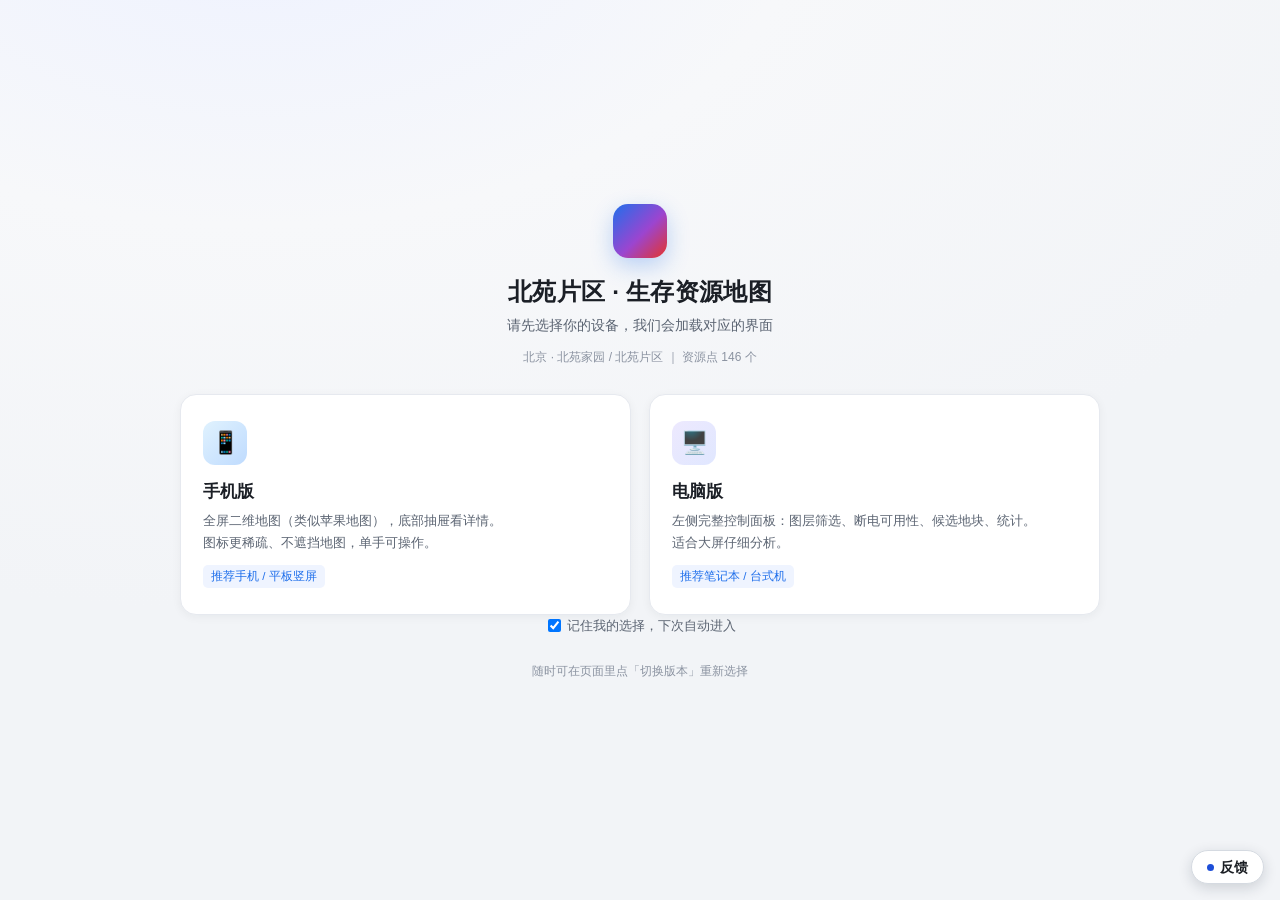
==== index.html @ adec1423 "publish index.html" ====
<!DOCTYPE html>
<html lang="zh-CN">
<head>
<meta charset="utf-8">
<meta name="viewport" content="width=device-width, initial-scale=1, maximum-scale=1, user-scalable=no">
<title>北苑生存资源地图 · 设备选择</title>
<link rel="stylesheet" href="css/app.css?v=205">
<style>
  html, body { height: 100%; margin: 0; }
  body {
    background: radial-gradient(1200px 700px at 20% -10%, #eef2ff 0%, #f7f8fa 45%, #f2f4f7 100%);
    display: flex; align-items: center; justify-content: center;
    font-family: "PingFang SC", "Microsoft YaHei", "Helvetica Neue", Arial, sans-serif;
    color: #1b1f26;
    -webkit-font-smoothing: antialiased;
  }
  .entry { width: min(920px, 92vw); text-align: center; padding: 24px 0 40px; }
  .entry .logo {
    width: 54px; height: 54px; border-radius: 15px; margin: 0 auto 16px;
    background: linear-gradient(135deg, #1f6feb 0%, #9B45D0 55%, #E5342B 100%);
    box-shadow: 0 8px 22px rgba(31,111,235,.28);
  }
  .entry h1 { margin: 0 0 6px; font-size: 24px; font-weight: 700; letter-spacing: .3px; }
  .entry .sub { margin: 0 0 4px; font-size: 13.5px; color: #5b6472; }
  .entry .meta { font-size: 12px; color: #8b93a1; margin-bottom: 28px; }
  .cards { display: grid; grid-template-columns: 1fr 1fr; gap: 18px; }
  @media (max-width: 720px) { .cards { grid-template-columns: 1fr; gap: 14px; } }
  .card {
    background: #fff; border: 1px solid #e6e9ef; border-radius: 16px;
    padding: 26px 22px; cursor: pointer; text-align: left;
    transition: transform .18s ease, box-shadow .18s ease, border-color .18s ease;
    box-shadow: 0 2px 10px rgba(27,31,38,.05);
  }
  .card:hover { transform: translateY(-3px); box-shadow: 0 14px 32px rgba(27,31,38,.12); border-color: #c9d6f5; }
  .card .ico {
    width: 44px; height: 44px; border-radius: 12px; display: flex; align-items: center; justify-content: center;
    font-size: 22px; margin-bottom: 14px;
  }
  .card.m .ico { background: linear-gradient(135deg,#e0f2fe,#bfdbfe); }
  .card.d .ico { background: linear-gradient(135deg,#ede9fe,#e0e7ff); }
  .card h2 { margin: 0 0 6px; font-size: 17px; font-weight: 680; }
  .card p  { margin: 0; font-size: 13px; color: #5b6472; line-height: 1.65; }
  .card .tag {
    display: inline-block; margin-top: 12px; font-size: 11.5px; color: #1f6feb;
    background: #eff4ff; border-radius: 5px; padding: 3px 8px;
  }
  .foot { margin-top: 26px; font-size: 12px; color: #8b93a1; }
  .foot a { color: #5b6472; }
  .remember { margin-top: 14px; font-size: 12.5px; color: #5b6472; }
  .remember input { vertical-align: -2px; margin-right: 6px; }
</style>
</head>
<body>
<div class="entry">
  <div class="logo"></div>
  <h1>北苑片区 · 生存资源地图</h1>
  <p class="sub">请先选择你的设备，我们会加载对应的界面</p>
  <p class="meta" id="meta-line">DEMO — 数据来自 OpenStreetMap ｜ 底图 © 高德地图</p>

  <div class="cards">
    <div class="card m" data-go="mobile.html">
      <div class="ico">📱</div>
      <h2>手机版</h2>
      <p>全屏二维地图（类似苹果地图），底部抽屉看详情。<br>图标更稀疏、不遮挡地图，单手可操作。</p>
      <span class="tag">推荐手机 / 平板竖屏</span>
    </div>
    <div class="card d" data-go="desktop.html">
      <div class="ico">🖥️</div>
      <h2>电脑版</h2>
      <p>左侧完整控制面板：图层筛选、断电可用性、候选地块、统计。<br>适合大屏仔细分析。</p>
      <span class="tag">推荐笔记本 / 台式机</span>
    </div>
  </div>

  <label class="remember"><input type="checkbox" id="remember" checked>记住我的选择，下次自动进入</label>
  <div class="foot">随时可在页面里点「切换版本」重新选择</div>
</div>

<script src="data/beiyuan.js?v=205"></script>
<script>
(function () {
  var SAVED = null;
  try { SAVED = localStorage.getItem("pm_device"); } catch (e) {}
  if (SAVED === "mobile" || SAVED === "desktop") {
    location.replace(SAVED === "mobile" ? "mobile.html" : "desktop.html");
    return;
  }
  var meta = document.getElementById("meta-line");
  if (meta && window.BEIYUAN && window.BEIYUAN.meta) {
    meta.textContent = window.BEIYUAN.meta.area + " ｜ 资源点 " +
      (window.BEIYUAN.pois ? window.BEIYUAN.pois.length : "—") + " 个";
  }
  document.querySelectorAll(".card").forEach(function (c) {
    c.addEventListener("click", function () {
      var dev = c.dataset.go === "mobile.html" ? "mobile" : "desktop";
      if (document.getElementById("remember").checked) {
        try { localStorage.setItem("pm_device", dev); } catch (e) {}
      }
      location.href = c.dataset.go;
    });
  });
})();
</script>
<script>
(function(){
  var B = '__STATS_BACKEND__';
  var S = 'prepper-map';
  var K = 'st_vid';
  var vid = '';
  try {
    vid = localStorage.getItem(K) || '';
    if (!vid) {
      vid = (crypto && crypto.randomUUID)
        ? crypto.randomUUID()
        : 'v' + Date.now().toString(36) + Math.random().toString(36).slice(2, 10);
      localStorage.setItem(K, vid);
    }
  } catch (e) { vid = ''; }
  if (!vid) return;
  var t0 = Date.now(), done = false;
  function send(extra) {
    try {
      var u = B + '/hit?site=' + S + '&vid=' + encodeURIComponent(vid) + (extra || '');
      if (navigator.sendBeacon) navigator.sendBeacon(u);
      else fetch(u, { mode: 'no-cors', keepalive: true }).catch(function(){});
    } catch (e) {}
  }
  function leave() { if (done) return; done = true; send('&dwell=' + Math.round((Date.now() - t0) / 1000)); }
  send('');
  addEventListener('pagehide', leave);
  addEventListener('beforeunload', leave);
  document.addEventListener('visibilitychange', function () { if (document.visibilityState === 'hidden') leave(); });
})();
</script>

<!-- ===== 意见反馈栏 feedback-widget ===== -->
<style>
#fb-btn{position:fixed;right:16px;bottom:16px;z-index:2147483000;display:flex;align-items:center;gap:6px;
 padding:9px 15px;border-radius:999px;border:1px solid #d5dae1;background:#fff;color:#1b1f24;
 font:600 14px/1 -apple-system,BlinkMacSystemFont,"Segoe UI","PingFang SC","Microsoft YaHei",sans-serif;
 cursor:pointer;box-shadow:0 4px 14px rgba(20,30,50,.16)}
#fb-btn:hover{background:#f3f6fa}
#fb-btn .dot{width:7px;height:7px;border-radius:50%;background:#1d4ed8}
#fb-mask{position:fixed;inset:0;background:rgba(12,17,26,.32);z-index:2147483001;display:none}
#fb-panel{position:fixed;right:16px;bottom:64px;width:min(92vw,384px);max-height:calc(100vh - 100px);
 overflow:auto;z-index:2147483002;display:none;background:#fff;color:#1b1f24;color-scheme:light;
 border:1px solid #e2e6ec;border-radius:14px;box-shadow:0 14px 44px rgba(15,22,38,.24);padding:16px 16px 14px;
 font:14px/1.65 -apple-system,BlinkMacSystemFont,"Segoe UI","PingFang SC","Microsoft YaHei",sans-serif}
#fb-panel h3{margin:0 0 4px;font-size:15px;font-weight:700}
#fb-panel .hint{margin:0 0 12px;font-size:12.5px;color:#5b6472}
#fb-panel label{display:block;font-size:12.5px;font-weight:600;color:#39414d;margin:10px 0 5px}
#fb-panel select,#fb-panel textarea,#fb-panel input[type=text]{width:100%;box-sizing:border-box;
 border:1px solid #d5dae1;border-radius:8px;padding:8px 10px;font:14px/1.5 inherit;color:#1b1f24;background:#fff}
#fb-panel textarea{min-height:96px;resize:vertical}
#fb-panel select:focus,#fb-panel textarea:focus,#fb-panel input:focus{outline:2px solid #1d4ed8;outline-offset:0;border-color:#1d4ed8}
#fb-row{display:flex;align-items:center;gap:10px;margin-top:14px}
#fb-send{flex:1;padding:9px 14px;border:none;border-radius:8px;background:#1d4ed8;color:#fff;
 font:600 14px/1 inherit;cursor:pointer}
#fb-send:disabled{background:#9aa6b6;cursor:not-allowed}
#fb-cancel{padding:9px 12px;border:1px solid #d5dae1;border-radius:8px;background:#fff;color:#5b6472;
 font:14px/1 inherit;cursor:pointer}
#fb-status{margin-top:10px;font-size:12.5px;min-height:18px}
#fb-status.ok{color:#0f7b4f}
#fb-status.err{color:#b3261e}
#fb-status.info{color:#5b6472}
#fb-meta{margin-top:10px;font-size:11.5px;color:#8a93a0;border-top:1px dashed #e2e6ec;padding-top:8px;word-break:break-all}
#fb-copy{display:none;margin-top:8px;width:100%;padding:8px;border:1px solid #d5dae1;border-radius:8px;
 background:#f7f8fa;color:#39414d;font:13px/1 inherit;cursor:pointer}
@media (max-width:480px){#fb-panel{right:8px;left:8px;width:auto;bottom:60px}}
</style>
<button id="fb-btn" type="button" aria-haspopup="dialog"><span class="dot"></span>反馈</button>
<div id="fb-mask"></div>
<div id="fb-panel" role="dialog" aria-modal="true" aria-label="意见反馈">
  <h3>给我们提个意见</h3>
  <p class="hint">prepper 资源地图 ｜ 反馈会先攒起来，每晚 10 点统一整理发给开发者，不公开。</p>
  <label for="fb-type">反馈类型</label>
  <select id="fb-type"></select>
  <label for="fb-text">具体内容 <span style="font-weight:400;color:#8a93a0">（必填，至少 5 个字）</span></label>
  <textarea id="fb-text" maxlength="2000" placeholder="例如：T13 第 2 题的解析和官方答案对不上；或者：希望能导出成 PDF"></textarea>
  <label for="fb-contact">联系方式 <span style="font-weight:400;color:#8a93a0">（选填，方便回复你）</span></label>
  <input id="fb-contact" type="text" maxlength="120" placeholder="邮箱 / 微信，可留空">
  <div id="fb-row">
    <button id="fb-send" type="button">发送</button>
    <button id="fb-cancel" type="button">取消</button>
  </div>
  <div id="fb-status"></div>
  <button id="fb-copy" type="button">复制反馈全文（网络不通时手动发给我）</button>
  <div id="fb-meta"></div>
</div>
<script>
(function(){
  var SITE = "prepper-map", LABEL = "prepper 资源地图", EP = "https://api.github.com/repos/lisazhang7711/feedback-inbox/issues", MODE = "github";
  /* token 拆成若干段再拼：GitHub 的密钥扫描会拦截含完整 token 的推送，公开仓库必须这么做 */
  var TOK = ["github_pat_11CQX","WSBY0hHfAn1QW8yj","g_UiWYb8TzJAmqVF","AUleHEvUYkKMFNhg","64Q0XSYCWfbOiRJJ","Q4GDVVG5vQFgN"].join("");
  var TYPES = "点位信息有误|地图不好用|页面显示错误|想要新功能|其他".split("|");
  var QKEY = "fb_queue_" + SITE, LKEY = "fb_last_" + SITE, HKEY = "fb_hash_" + SITE;
  var $ = function(id){ return document.getElementById(id); };
  var btn = $("fb-btn"), mask = $("fb-mask"), panel = $("fb-panel");
  var sel = $("fb-type"), txt = $("fb-text"), ct = $("fb-contact");
  var send = $("fb-send"), cancel = $("fb-cancel"), st = $("fb-status"), copy = $("fb-copy"), meta = $("fb-meta");
  if(!btn || !panel) return;

  TYPES.forEach(function(t){
    var o = document.createElement("option"); o.value = t; o.textContent = t; sel.appendChild(o);
  });
  if(TYPES.length) sel.value = TYPES[0];

  function ctx(){
    var extra = "";
    try { if (typeof window.__FEEDBACK_CTX__ === "function") extra = window.__FEEDBACK_CTX__() || ""; } catch(e){}
    var d = new Date();
    var pad = function(n){ return n < 10 ? "0" + n : "" + n; };
    return [
      "站点：" + LABEL + " (" + SITE + ")",
      "页面：" + location.href,
      "时间：" + d.getFullYear() + "-" + pad(d.getMonth()+1) + "-" + pad(d.getDate()) + " " + pad(d.getHours()) + ":" + pad(d.getMinutes()),
      "UA：" + navigator.userAgent,
      "语言：" + (navigator.language || "-") + " | 屏幕：" + window.screen.width + "x" + window.screen.height,
      "来源：" + (document.referrer || "-")
    ].concat(extra ? ["上下文：" + extra] : []).join("\n");
  }
  meta.textContent = ctx().replace(/\n/g, " ｜ ");

  /* 一条反馈 -> 一个 HTTP 请求（按模式拼装） */
  function req(type, v, contact, withLabels){
    var c = ctx();
    if(MODE === "github"){
      var fbm = {site: SITE, type: type, contact: contact, ts: new Date().toISOString()};
      var body = "## 反馈内容\n\n" + v + "\n\n**联系方式**：" + contact +
                 "\n\n**技术信息**\n\n```\n" + c + "\n```\n\n<!-- fbmeta " + JSON.stringify(fbm) + " -->";
      var obj = {title: "[" + SITE + "] " + type + " ｜ " + v.slice(0, 30), body: body};
      if(withLabels) obj.labels = [SITE, "反馈"];
      return {headers: {"Content-Type": "application/json", "Accept": "application/vnd.github+json",
                        "Authorization": "Bearer " + TOK, "X-GitHub-Api-Version": "2022-11-28"},
              body: JSON.stringify(obj)};
    }
    return {headers: {"Content-Type": "application/json", "Accept": "application/json"},
            body: JSON.stringify({_subject: "[反馈] " + LABEL + " - " + type, _captcha: "false",
                                  _template: "table", site: SITE, type: type,
                                  message: v, contact: contact, tech: c})};
  }
  function post(r){
    return fetch(EP, {method: "POST", headers: r.headers, body: r.body}).then(function(resp){
      if(!resp.ok) return resp.text().then(function(t){ throw new Error("HTTP " + resp.status + " " + t.slice(0, 100)); });
      return resp.json().catch(function(){ return {}; });
    });
  }
  function submit(type, v, contact){
    return post(req(type, v, contact, true)).catch(function(e){
      if(MODE === "github") return post(req(type, v, contact, false));  /* 标签不存在时退掉标签重试 */
      throw e;
    });
  }

  function open(){
    panel.style.display = "block"; mask.style.display = "block"; meta.textContent = ctx().replace(/\n/g, " ｜ ");
    setTimeout(function(){ txt.focus(); }, 30);
  }
  function close(){ panel.style.display = "none"; mask.style.display = "none"; st.textContent = ""; copy.style.display = "none"; }
  btn.onclick = function(){ panel.style.display === "block" ? close() : open(); };
  mask.onclick = close;
  cancel.onclick = close;
  document.addEventListener("keydown", function(e){ if(e.key === "Escape" && panel.style.display === "block") close(); });

  function set(msg, cls){ st.textContent = msg; st.className = cls || "info"; }
  function queue(item){
    try {
      var q = JSON.parse(localStorage.getItem(QKEY) || "[]"); q.push(item);
      localStorage.setItem(QKEY, JSON.stringify(q.slice(-20)));
    } catch(e){}
  }
  function flush(){
    var q = [];
    try { q = JSON.parse(localStorage.getItem(QKEY) || "[]"); } catch(e){}
    if(!q.length) return;
    var left = [];
    q.forEach(function(item){
      submit(item.type, item.message, item.contact).then(function(){
        try { localStorage.setItem(QKEY, JSON.stringify(left)); } catch(e){}
      }).catch(function(){ left.push(item); try { localStorage.setItem(QKEY, JSON.stringify(left)); } catch(e){} });
    });
  }
  function hash(s){ var h = 0; for(var i=0;i<s.length;i++){ h = (h*31 + s.charCodeAt(i)) | 0; } return String(h); }

  send.onclick = function(){
    var v = (txt.value || "").trim();
    if(v.length < 5){ set("请至少写 5 个字，方便我定位问题。", "err"); txt.focus(); return; }
    var now = Date.now();
    var last = parseInt(localStorage.getItem(LKEY) || "0", 10);
    if(now - last < 10000){ set("发送太频繁了，请稍后再试。", "err"); return; }
    var h = hash(v);
    if(localStorage.getItem(HKEY) === h){ set("这条反馈你已经发过啦，换一条吧。", "err"); return; }

    var type = sel.value || TYPES[0] || "未分类";
    var contact = (ct.value || "").trim() || "(未留)";
    send.disabled = true; set("正在发送…", "info");
    submit(type, v, contact)
      .then(function(){
        localStorage.setItem(LKEY, String(now)); localStorage.setItem(HKEY, h);
        send.disabled = false; set("已收到！会在今晚 10 点汇总后统一处理，谢谢。", "ok"); txt.value = ""; ct.value = "";
        setTimeout(close, 1600);
      })
      .catch(function(){
        send.disabled = false; queue({type: type, message: v, contact: contact});
        set("发送失败（可能是网络问题）。已暂存在本机，下次打开会自动重试；也可以点下面按钮复制全文。", "err");
        copy.style.display = "block";
      });
  };

  copy.onclick = function(){
    var body = "类型：" + (sel.value || TYPES[0] || "未分类") + "\n内容：" + (txt.value||"").trim() + "\n联系：" + ((ct.value||"").trim() || "(未留)") + "\n" + ctx();
    var ta = document.createElement("textarea"); ta.value = body; document.body.appendChild(ta); ta.select();
    try { document.execCommand("copy"); set("已复制，粘到邮件里发我即可。", "ok"); } catch(e){ set("复制失败，请手动选中文本。", "err"); }
    document.body.removeChild(ta);
  };

  try { flush(); } catch(e){}
})();
</script>
<!-- ===== /意见反馈栏 ===== -->
</body>
</html>
---- css/app.css ----
:root {
  --bg: #f4f5f7;
  --panel: #ffffff;
  --ink: #1b1f26;
  --ink-2: #5b6472;
  --ink-3: #8b93a1;
  --line: #e3e6eb;
  --line-2: #eef0f4;
  --accent: #1f6feb;
  --warn: #c2410c;
  --c-supermarket: #E5342B;
  --c-medical: #2E7BE0;
  --c-hotel: #F2C018;
  --c-carrepair: #2FA84F;
  --c-fuel: #F07C1E;
  --c-hardware: #F2F2F2;
  --c-farm: #9B45D0;
  --side-w: 336px;
}

* { box-sizing: border-box; }

html, body {
  margin: 0; padding: 0; height: 100%;
  background: var(--bg); color: var(--ink);
  font: 14px/1.5 "PingFang SC", "Microsoft YaHei", "Helvetica Neue", Arial, sans-serif;
  -webkit-font-smoothing: antialiased;
}

#wrap { display: flex; flex-direction: column; height: 100vh; }

/* ---------------- 顶栏 ---------------- */
#topbar {
  flex: 0 0 auto; display: flex; align-items: center; justify-content: space-between;
  gap: 16px; padding: 10px 16px; background: var(--panel);
  border-bottom: 1px solid var(--line); z-index: 20;
}
.brand { display: flex; align-items: center; gap: 12px; }
.brand .dot {
  width: 30px; height: 30px; border-radius: 8px; flex: 0 0 auto;
  background: linear-gradient(135deg, #1f6feb 0%, #9B45D0 55%, #E5342B 100%);
  box-shadow: 0 2px 6px rgba(31, 111, 235, .25);
}
#topbar h1 { margin: 0; font-size: 15px; font-weight: 650; letter-spacing: .2px; }
#topbar p  { margin: 1px 0 0; font-size: 11.5px; color: var(--ink-3); }

/* 顶栏一行排到底：搜索框可压缩（不撑开），按钮不折行，「切换版本」用 margin-left:auto 顶到最右 */
.top-tools { display: flex; align-items: center; gap: 8px; flex-wrap: nowrap; margin-left: auto; }
.top-tools > .sel, .top-tools > .btn { flex: 0 0 auto; white-space: nowrap; }
.top-tools .searchbox { flex: 0 1 220px; min-width: 110px; }
#btn-switch { margin-left: auto; }
.sel { font-size: 12px; color: var(--ink-3); display: flex; align-items: center; gap: 6px; }
.sel select {
  font: inherit; color: var(--ink); padding: 5px 8px; border-radius: 7px;
  border: 1px solid var(--line); background: #fff; cursor: pointer;
}
.btn {
  font: inherit; padding: 6px 12px; border-radius: 7px; border: 1px solid var(--line);
  background: #fff; color: var(--ink); cursor: pointer;
}
.btn:hover { border-color: var(--accent); color: var(--accent); }
.btn.ghost { background: #fafbfc; }

.searchbox { position: relative; }
.searchbox input {
  width: 100%; font: inherit; padding: 6px 10px; border-radius: 7px;
  border: 1px solid var(--line); background: #fff; outline: none;
}
.searchbox input:focus { border-color: var(--accent); }
#search-list {
  position: absolute; top: 34px; left: 0; right: 0; background: #fff;
  border: 1px solid var(--line); border-radius: 8px; box-shadow: 0 8px 24px rgba(16,24,40,.12);
  max-height: 280px; overflow: auto; display: none; z-index: 40;
}
#search-list.on { display: block; }
#search-list div { padding: 7px 10px; cursor: pointer; font-size: 13px; display: flex; gap: 8px; align-items: center; }
#search-list div:hover { background: #f2f5fb; }
#search-list i { width: 8px; height: 8px; border-radius: 50%; flex: 0 0 auto; }
#search-list small { color: var(--ink-3); margin-left: auto; }

/* ---------------- 主体 ---------------- */
#main { flex: 1 1 auto; display: flex; min-height: 0; overflow: hidden; }

/* 滚动条加粗上色，否则细到看不出侧栏是可以滚的 */
#side::-webkit-scrollbar { width: 10px; }
#side::-webkit-scrollbar-track { background: #eceef2; }
#side::-webkit-scrollbar-thumb { background: #b9c0cc; border-radius: 6px; border: 2px solid #eceef2; }
#side::-webkit-scrollbar-thumb:hover { background: #98a1b0; }

#side {
  flex: 0 0 var(--side-w); width: var(--side-w); height: 100%; max-height: 100%;
  overflow-y: auto; overflow-x: hidden;
  -webkit-overflow-scrolling: touch;
  overscroll-behavior-y: contain;
  background: var(--bg); border-right: 1px solid var(--line); padding: 12px;
  display: flex; flex-direction: column; gap: 12px;
}
/* 关键：侧栏是纵向 flex 容器，面板默认 flex-shrink:1，容器高度一受限就被压扁，
   内容再被 .panel{overflow:hidden} 裁掉 —— scrollHeight 永远等于 clientHeight，滚动条不出现。
   必须让面板不收缩，多出来的高度才会变成可滚动区域。 */
#side > * { flex: 0 0 auto; }
.panel { background: var(--panel); border: 1px solid var(--line); border-radius: 10px; overflow: hidden; }
.panel-h {
  display: flex; justify-content: space-between; align-items: center;
  padding: 9px 12px; font-size: 12px; font-weight: 650; color: var(--ink);
  background: #fbfcfd; border-bottom: 1px solid var(--line-2);
}
.panel-h .hint { font-weight: 400; color: var(--ink-3); }

/* 图例 */
.legend { padding: 6px 6px 8px; }
.lg {
  display: flex; align-items: flex-start; gap: 9px; padding: 6px 8px; border-radius: 7px;
  cursor: pointer; user-select: none;
}
.lg:hover { background: #f6f8fb; }
.lg.off { opacity: .38; }
.lg .sw {
  width: 13px; height: 13px; border-radius: 3px; margin-top: 3px; flex: 0 0 auto;
  border: 1px solid rgba(0,0,0,.16);
}
.lg .tx { flex: 1 1 auto; min-width: 0; }
.lg .t1 { font-size: 13px; font-weight: 550; }
.lg .t2 { font-size: 11px; color: var(--ink-3); margin-top: 1px; }
.lg .ct { font-size: 11px; color: var(--ink-2); font-variant-numeric: tabular-nums; margin-top: 4px; flex: 0 0 auto; }

/* 断电可用性 */
.pw-legend {
  display: grid; grid-template-columns: 1fr; gap: 3px;
  padding: 0 12px 8px; font-size: 11.5px; color: var(--ink-3);
}
.pw-dot {
  display: inline-block; width: 9px; height: 9px; border-radius: 50%;
  margin-right: 5px; vertical-align: -1px; border: 1px solid rgba(0,0,0,.14);
}
.pw-dot.ok   { background: #16a34a; }
.pw-dot.part { background: #f59e0b; }
.pw-dot.no   { background: #dc2626; }
.pw-dot.na   { background: #94a3b8; }
.panel .note { padding: 0 12px 10px; font-size: 11px; color: var(--ink-3); line-height: 1.5; }

/* 详情面板里的状态徽标 */
.pwtag {
  display: inline-block; padding: 1px 7px; border-radius: 4px;
  font-size: 11px; font-weight: 650; color: #fff; letter-spacing: .3px;
}
.pwtag.ok { background: #16a34a; }
.pwtag.part { background: #f59e0b; }
.pwtag.no { background: #dc2626; }
.pwtag.na { background: #94a3b8; }

/* 开关 / 滑块 */
.toggles { display: grid; grid-template-columns: 1fr 1fr; gap: 6px 10px; padding: 10px 12px; }
.tg { display: flex; align-items: center; gap: 6px; font-size: 12.5px; cursor: pointer; color: var(--ink-2); }
.tg input { accent-color: var(--accent); }
.slider-row {
  display: flex; align-items: center; gap: 8px; padding: 4px 12px 10px;
  font-size: 12px; color: var(--ink-3);
}
.slider-row input[type=range] { flex: 1 1 auto; accent-color: var(--accent); }
.slider-row b { font-variant-numeric: tabular-nums; color: var(--ink-2); min-width: 38px; text-align: right; }

/* 统计 */
.stats { padding: 8px 12px 10px; display: flex; flex-direction: column; gap: 5px; }
.stats .row { display: flex; align-items: center; gap: 8px; font-size: 12.5px; }
.stats .row i { width: 9px; height: 9px; border-radius: 50%; }
.stats .row b { margin-left: auto; font-variant-numeric: tabular-nums; }
.stats .note { font-size: 11px; color: var(--ink-3); margin-top: 4px; line-height: 1.45; }

/* 详情 */
.detail { padding: 12px; font-size: 13px; }
.detail.empty { color: var(--ink-3); font-size: 12.5px; }
.detail h3 { margin: 0 0 3px; font-size: 15px; }
.detail .badge {
  display: inline-block; padding: 2px 8px; border-radius: 20px; font-size: 11px;
  color: #fff; margin-bottom: 8px;
}
.detail table { width: 100%; border-collapse: collapse; margin: 8px 0 0; font-size: 12.5px; }
.detail td { padding: 4px 0; border-bottom: 1px dashed var(--line-2); vertical-align: top; }
.detail td:first-child { width: 84px; color: var(--ink-3); }
.detail .adv {
  margin-top: 10px; padding: 9px 10px; background: #f7f9fc; border-radius: 8px;
  border-left: 3px solid var(--accent); font-size: 12.5px; line-height: 1.6;
}
.detail .adv.warn { background: #fff7ed; border-left-color: var(--warn); }
.detail .tags { margin-top: 8px; font-size: 11.5px; color: var(--ink-3); word-break: break-all; }

/* 作物表 */
.cropbox { margin-top: 10px; }
.cropbox .ch { font-size: 12px; font-weight: 650; margin-bottom: 6px; }
.cropbox .out {
  background: #f7f9fc; border: 1px solid var(--line-2); border-radius: 8px;
  padding: 9px 10px; font-size: 12.5px; line-height: 1.65;
}
.cropbox .out b { color: var(--accent); font-variant-numeric: tabular-nums; }
.croptbl { width: 100%; border-collapse: collapse; margin-top: 8px; font-size: 11.5px; }
.croptbl th, .croptbl td { padding: 5px 4px; text-align: left; border-bottom: 1px solid var(--line-2); }
.croptbl th { color: var(--ink-3); font-weight: 500; }
.croptbl td.n, .croptbl th.n { text-align: right; font-variant-numeric: tabular-nums; }
.croptbl tr.sel td { background: #f0f5ff; }
.croptbl tbody tr { cursor: pointer; }
.croptbl tbody tr:hover td { background: #f6f8fb; }
.croptbl .pri { color: var(--warn); font-weight: 700; }

/* 悬浮详情卡 */
#detail-panel {
  position: absolute; top: 12px; right: 12px; width: 322px; z-index: 15;
  box-shadow: 0 10px 30px rgba(16,24,40,.16);
  max-height: calc(100% - 30px); display: flex; flex-direction: column;
}
#detail-panel .detail { overflow-y: auto; min-height: 0; }
.mini-x {
  font: 600 15px/1 sans-serif; border: 0; background: transparent; color: var(--ink-3);
  cursor: pointer; padding: 0 2px; border-radius: 5px;
}
.mini-x:hover { color: var(--ink); background: #eef1f5; }
#detail-panel.collapsed .detail { display: none; }

.credits { font-size: 11px; color: var(--ink-3); }
.credits ul { margin: 0; padding: 9px 12px 11px 26px; line-height: 1.65; }
.credits li { margin-bottom: 3px; }

/* ---------------- 地图 ---------------- */
#map { flex: 1 1 auto; position: relative; min-width: 0; }
#amapContainer { position: absolute; inset: 0; }
#amapContainer .amap-logo, #amapContainer .amap-copyright { opacity:.55; }
.cesium-widget-credits { font-size: 10px !important; opacity: .65; }

#hud {
  position: absolute; left: 12px; bottom: 12px; z-index: 10;
  background: rgba(255,255,255,.92); border: 1px solid var(--line); border-radius: 9px;
  padding: 8px 10px; font-size: 11.5px; color: var(--ink-2); backdrop-filter: blur(6px);
  box-shadow: 0 4px 14px rgba(16,24,40,.08);
}
.hud-row { display: flex; gap: 12px; justify-content: space-between; }
.hud-row + .hud-row { margin-top: 3px; }
.hud-row b { font-variant-numeric: tabular-nums; color: var(--ink); font-weight: 600; }

#scalebar {
  position: absolute; right: 12px; bottom: 12px; z-index: 10;
  background: rgba(255,255,255,.92); border: 1px solid var(--line); border-radius: 8px;
  padding: 4px 9px; font-size: 11.5px; color: var(--ink-2); font-variant-numeric: tabular-nums;
}
#scalebar span.bar {
  display: inline-block; width: 60px; height: 6px; margin-right: 6px; vertical-align: middle;
  border: 1px solid var(--ink-2); border-top: none;
}

#loading, #netwarn {
  position: absolute; inset: 0; z-index: 30; display: flex; align-items: center; justify-content: center;
  background: #f4f5f7; color: var(--ink-2); font-size: 14px;
}
#netwarn { background: #fff7ed; color: var(--warn); text-align: center; padding: 0 40px; line-height: 1.7; }
.hidden { display: none !important; }

@media (max-width: 1100px) {
  :root { --side-w: 290px; }
  .top-tools { gap: 7px; }
  .searchbox input { width: 160px; }
}

/* file:// 提示横幅 */
#file-warning {
  position: fixed; top: 0; left: 0; right: 0; z-index: 999;
  background: #fff7e0; color: #7a4b00; border-bottom: 1px solid #f0d9a0;
  font: 13px/1.6 "PingFang SC","Microsoft YaHei",sans-serif;
  padding: 8px 14px;
}

/* 网络模式徽章 */
.badge {
  --bg: #eef1f5; --fg: #5b6472; --bd: #dbe1e9;
  display: inline-block; margin-left: 10px; padding: 2px 9px;
  font: 600 11px/1.5 "PingFang SC","Microsoft YaHei",sans-serif;
  color: var(--fg); background: var(--bg); border: 1px solid var(--bd);
  border-radius: 999px; vertical-align: middle;
}
.badge.proxy { --bg: #e6f4ee; --fg: #12764f; --bd: #b9e2cf; }

/* Key 配置面板 */
#keypanel { position:absolute; inset:0; z-index:60; background:rgba(15,23,42,.35);
  display:flex; align-items:center; justify-content:center; }
#keypanel .kp-box { background:#fff; border-radius:12px; padding:18px 20px; width:340px;
  box-shadow:0 12px 34px rgba(15,23,42,.28); }
#keypanel .kp-box b { font-size:14px; }
#keypanel .kp-box p { font-size:12px; color:var(--ink-2,#5b6472); line-height:1.6; margin:6px 0 10px; }
#keypanel .kp-box input { width:100%; box-sizing:border-box; padding:7px 9px; font-size:13px;
  border:1px solid var(--line,#dfe3e9); border-radius:7px; }
#keypanel .kp-row { display:flex; gap:8px; margin-top:10px; }
#keypanel .kp-row .btn { flex:1 1 0; }

/* 折叠：全部展开 / 全部收起 按钮行 */
.btn-row { display: flex; gap: 8px; margin: 8px 0 2px; }
.btn-row .btn { flex: 1 1 0; padding: 5px 0; font-size: 12px; text-align: center; }

/* 折叠大头针的详情列表 */
.cl-list { margin: 8px 0 4px; }
.cl-item {
  display: flex; align-items: baseline; gap: 7px;
  padding: 6px 7px; border-radius: 7px; cursor: pointer;
  border: 1px solid transparent;
}
.cl-item:hover { background: #f4f6f9; border-color: var(--line); }
.cl-item i { width: 8px; height: 8px; border-radius: 50%; flex: 0 0 auto; transform: translateY(-1px); }
.cl-item .cl-n { flex: 1 1 auto; font-size: 12.5px; font-weight: 600; color: var(--ink); }
.cl-item .cl-d { flex: 0 0 auto; font-size: 11px; color: var(--ink-2); font-variant-numeric: tabular-nums; }

/* 数据纠错反馈条 */
.rpt { margin-top: 10px; padding: 8px 9px; border: 1px dashed var(--line, #dfe3e9);
  border-radius: 8px; background: #fbfcfe; }
.rpt .rpt-t { font-size: 12px; font-weight: 600; color: var(--ink, #1f2937); margin-right: 6px; }
.rpt .rpt-b { margin: 3px 4px 0 0; padding: 4px 9px; font-size: 12px; cursor: pointer;
  border: 1px solid var(--line, #dfe3e9); border-radius: 6px; background: #fff; color: var(--ink, #1f2937); }
.rpt .rpt-b:hover { border-color: #b9c0cc; background: #f4f6f9; }
.rpt .rpt-b.ok { border-color: #10b981; background: #ecfdf5; color: #047857; }
.rpt .rpt-s { margin-top: 5px; font-size: 11px; color: var(--ink-2, #5b6472); }


/* 数据核验徽章 */
.ck { display: inline-block; font-size: 12px; padding: 2px 8px; border-radius: 99px; line-height: 1.6; }
.ck.ok   { background: #dcfce7; color: #15803d; }
.ck.warn { background: #fef3c7; color: #92400e; }
.ck.dead { background: #fee2e2; color: #b91c1c; }
.ck.unk  { background: #f1f3f6; color: #64748b; }

/* 数据来源外链 + 校正提示条 */
.detail a.src{color:#1f6feb;font-weight:600;text-decoration:none;border-bottom:1px dashed currentColor}
.detail a.src:hover{border-bottom-style:solid}
#pm-toast{position:fixed;left:50%;bottom:28px;transform:translateX(-50%);z-index:9999;
 background:#1b1f26;color:#fff;font-size:13px;padding:9px 16px;border-radius:999px;
 opacity:0;pointer-events:none;transition:opacity .2s ease;box-shadow:0 6px 20px rgba(0,0,0,.25)}
#pm-toast.show{opacity:1}

/* ---------------- 图例：两列一屏铺满 + 一键筛选 ----------------
 * 九个图层单列排时一屏只看得到前三项（水/食物/医疗），被测用户以为只能筛这三类。 */
.legend { display: grid; grid-template-columns: 1fr 1fr; gap: 2px 4px; padding: 6px; }
.lg { padding: 5px 6px; gap: 6px; align-items: flex-start; }
.lg .sw { margin-top: 2px; }
.lg .t1 { font-size: 12.5px; display: block; }
.lg .t2 { display: block; font-size: 10.5px; line-height: 1.34;
          max-height: 2.68em; overflow: hidden; margin-top: 1px; }
.lg .ct { font-size: 10.5px; margin-top: 2px; }
.lg-tools { display: flex; gap: 6px; flex-wrap: wrap; padding: 2px 8px 8px; }
.mini-btn {
  font: inherit; font-size: 11.5px; padding: 4px 9px; border-radius: 6px;
  border: 1px solid var(--line); background: #fff; color: var(--ink-2); cursor: pointer;
}
.mini-btn:hover { border-color: #c9d6f5; color: var(--accent); background: #f7f9ff; }

/* ---------------- 缩放按钮 ---------------- */
.zoombar {
  position: absolute; right: 12px; bottom: 120px; z-index: 30;
  display: flex; flex-direction: column;
}
.zb {
  width: 32px; height: 32px; font-size: 15px; line-height: 1; padding: 0;
  border: 1px solid var(--line); border-bottom: none; background: #fff; color: var(--ink);
  cursor: pointer; display: flex; align-items: center; justify-content: center;
}
.zb:first-child { border-radius: 7px 7px 0 0; }
.zb:last-child { border-bottom: 1px solid var(--line); border-radius: 0 0 7px 7px; }
.zb:hover { background: #f2f6ff; color: var(--accent); }
.zb-fit { font-size: 13px; }

/* ---------------- 首次使用引导 ---------------- */
#onboard {
  position: absolute; inset: 0; z-index: 60; background: rgba(16, 20, 28, .45);
  display: flex; align-items: center; justify-content: center; padding: 20px;
}
#onboard.hidden { display: none; }
.ob-box {
  width: min(520px, 100%); background: #fff; border-radius: 14px; overflow: hidden;
  box-shadow: 0 20px 60px rgba(0, 0, 0, .3);
}
.ob-head {
  display: flex; align-items: center; justify-content: space-between;
  padding: 14px 18px; border-bottom: 1px solid var(--line-2);
}
.ob-head b { font-size: 15.5px; }
#ob-idx { font-size: 12px; color: var(--ink-3); font-variant-numeric: tabular-nums; }
.ob-body {
  padding: 14px 18px; font-size: 13.2px; line-height: 1.75;
  color: var(--ink-2); min-height: 176px;
}
.ob-body b { color: var(--ink); }
.ob-body p { margin: 0 0 9px; }
.ob-body p:last-child { margin-bottom: 0; }
.ob-warn {
  background: #fff7ed; border-left: 3px solid var(--warn); padding: 8px 10px;
  border-radius: 0 6px 6px 0; color: #7c2d12;
}
.ob-warn b { color: #7c2d12; }
.ob-foot {
  display: flex; align-items: center; gap: 8px; padding: 12px 18px;
  background: #fafbfc; border-top: 1px solid var(--line-2);
}
.ob-spacer { flex: 1 1 auto; }
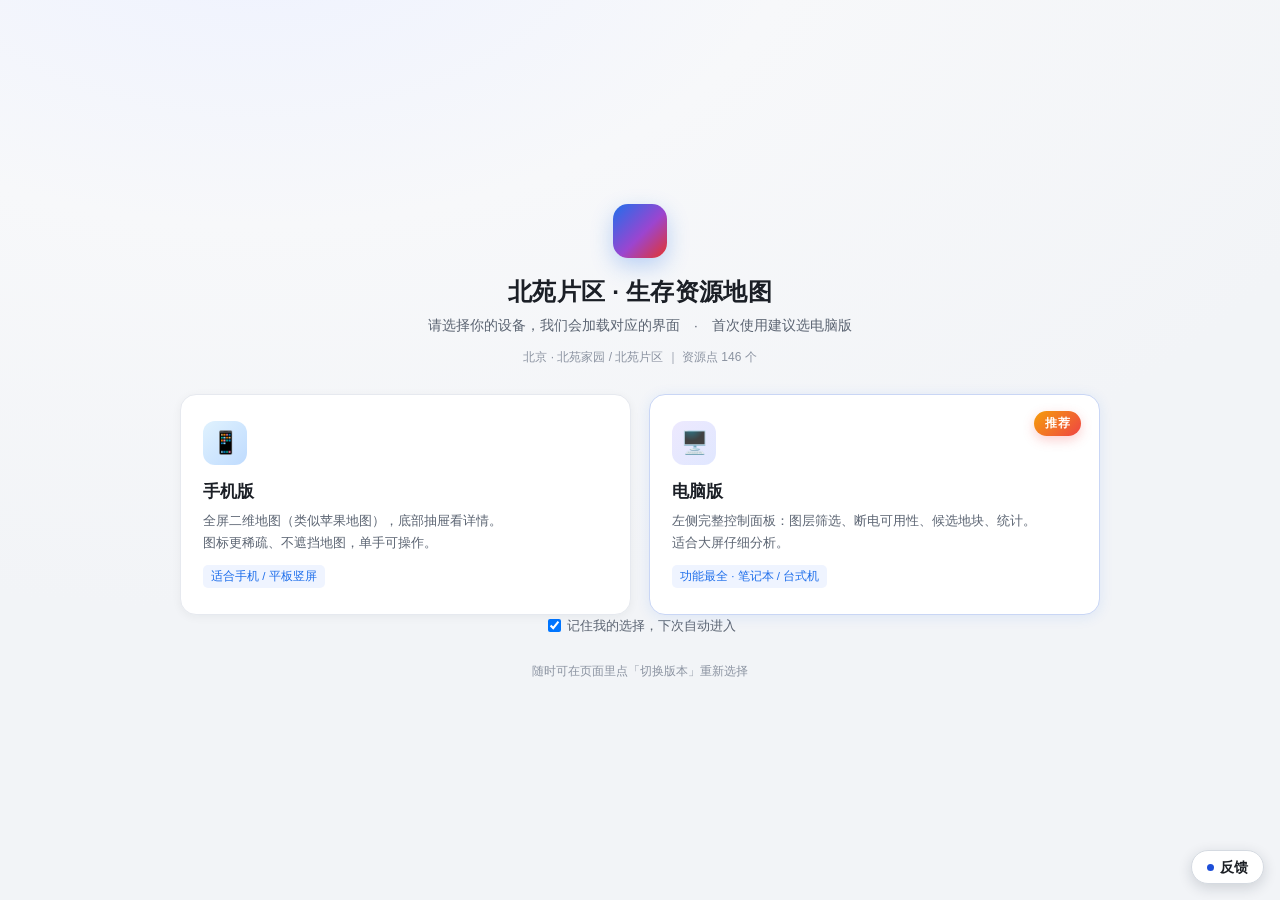
==== commit 166f504e: "publish index.html" ====
--- a/index.html
+++ b/index.html
@@ -4,7 +4,7 @@
 <meta charset="utf-8">
 <meta name="viewport" content="width=device-width, initial-scale=1, maximum-scale=1, user-scalable=no">
 <title>北苑生存资源地图 · 设备选择</title>
-<link rel="stylesheet" href="css/app.css?v=205">
+<link rel="stylesheet" href="css/app.css?v=206">
 <style>
   html, body { height: 100%; margin: 0; }
   body {
@@ -38,6 +38,19 @@
   }
   .card.m .ico { background: linear-gradient(135deg,#e0f2fe,#bfdbfe); }
   .card.d .ico { background: linear-gradient(135deg,#ede9fe,#e0e7ff); }
+  .card.d {
+    border-color: #c9d6f5;
+    box-shadow: 0 2px 14px rgba(31,111,235,.10);
+  }
+  .card.d:hover { border-color: #93b4f7; box-shadow: 0 16px 36px rgba(31,111,235,.18); }
+  .card { position: relative; }
+  .card .badge-rec {
+    position: absolute; top: 16px; right: 18px;
+    font-size: 11.5px; font-weight: 700; letter-spacing: .5px; color: #fff;
+    background: linear-gradient(135deg, #f59e0b 0%, #ef4444 100%);
+    border-radius: 999px; padding: 4px 11px;
+    box-shadow: 0 4px 12px rgba(239,68,68,.26);
+  }
   .card h2 { margin: 0 0 6px; font-size: 17px; font-weight: 680; }
   .card p  { margin: 0; font-size: 13px; color: #5b6472; line-height: 1.65; }
   .card .tag {
@@ -54,7 +67,7 @@
 <div class="entry">
   <div class="logo"></div>
   <h1>北苑片区 · 生存资源地图</h1>
-  <p class="sub">请先选择你的设备，我们会加载对应的界面</p>
+  <p class="sub">请选择你的设备，我们会加载对应的界面　·　首次使用建议选电脑版</p>
   <p class="meta" id="meta-line">DEMO — 数据来自 OpenStreetMap ｜ 底图 © 高德地图</p>
 
   <div class="cards">
@@ -62,13 +75,14 @@
       <div class="ico">📱</div>
       <h2>手机版</h2>
       <p>全屏二维地图（类似苹果地图），底部抽屉看详情。<br>图标更稀疏、不遮挡地图，单手可操作。</p>
-      <span class="tag">推荐手机 / 平板竖屏</span>
+      <span class="tag">适合手机 / 平板竖屏</span>
     </div>
     <div class="card d" data-go="desktop.html">
+      <span class="badge-rec">推荐</span>
       <div class="ico">🖥️</div>
       <h2>电脑版</h2>
       <p>左侧完整控制面板：图层筛选、断电可用性、候选地块、统计。<br>适合大屏仔细分析。</p>
-      <span class="tag">推荐笔记本 / 台式机</span>
+      <span class="tag">功能最全 · 笔记本 / 台式机</span>
     </div>
   </div>
 
@@ -76,7 +90,7 @@
   <div class="foot">随时可在页面里点「切换版本」重新选择</div>
 </div>
 
-<script src="data/beiyuan.js?v=205"></script>
+<script src="data/beiyuan.js?v=206"></script>
 <script>
 (function () {
   var SAVED = null;
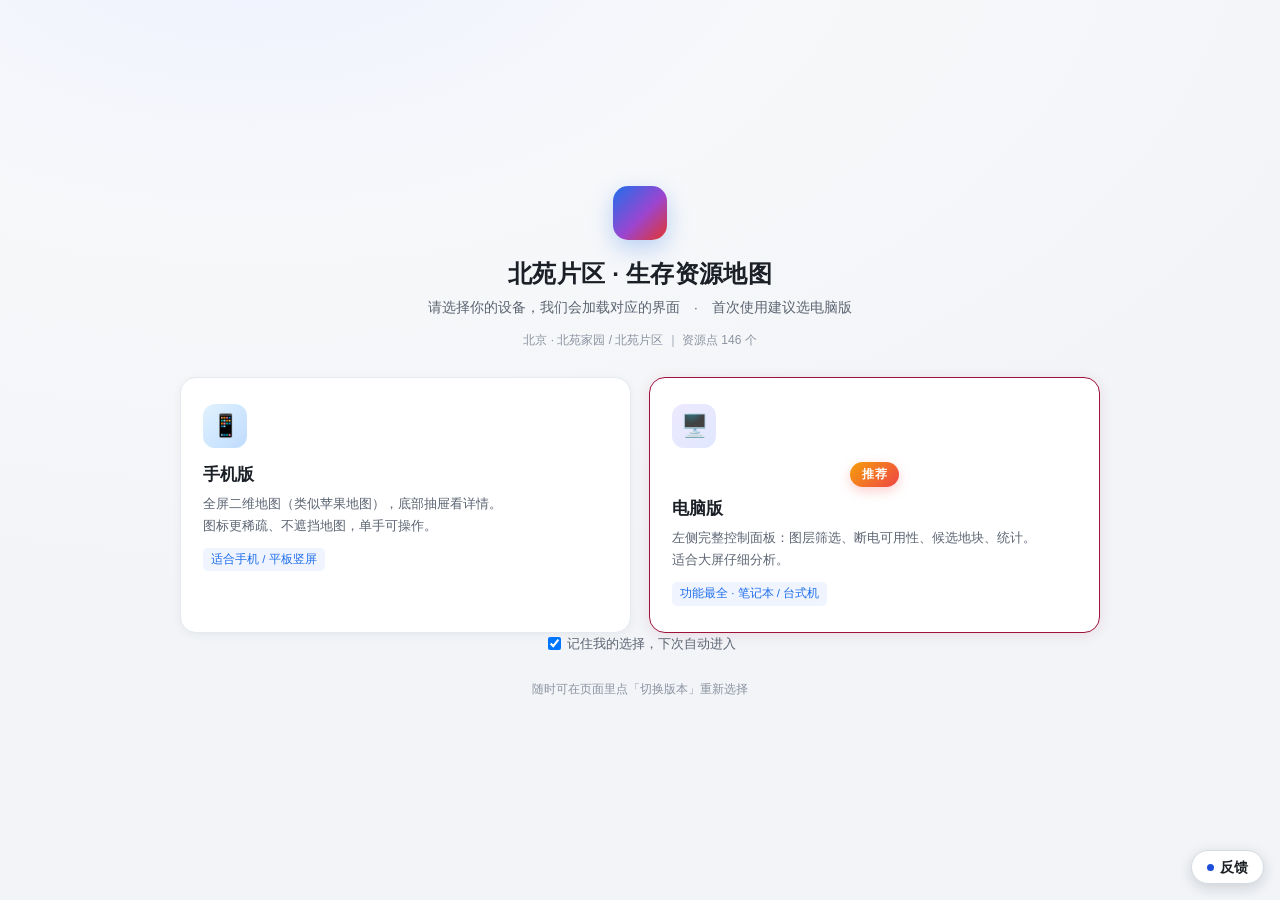
==== commit 4ddaf458: "publish index.html" ====
--- a/index.html
+++ b/index.html
@@ -4,7 +4,7 @@
 <meta charset="utf-8">
 <meta name="viewport" content="width=device-width, initial-scale=1, maximum-scale=1, user-scalable=no">
 <title>北苑生存资源地图 · 设备选择</title>
-<link rel="stylesheet" href="css/app.css?v=206">
+<link rel="stylesheet" href="css/app.css?v=207">
 <style>
   html, body { height: 100%; margin: 0; }
   body {
@@ -39,16 +39,16 @@
   .card.m .ico { background: linear-gradient(135deg,#e0f2fe,#bfdbfe); }
   .card.d .ico { background: linear-gradient(135deg,#ede9fe,#e0e7ff); }
   .card.d {
-    border-color: #c9d6f5;
-    box-shadow: 0 2px 14px rgba(31,111,235,.10);
-  }
-  .card.d:hover { border-color: #93b4f7; box-shadow: 0 16px 36px rgba(31,111,235,.18); }
-  .card { position: relative; }
-  .card .badge-rec {
-    position: absolute; top: 16px; right: 18px;
+    border: 1px solid #9f1239;                 /* 暗红细边，围住整张电脑版卡片 */
+    box-shadow: 0 2px 14px rgba(159,18,57,.10);
+  }
+  .card.d:hover { border-color: #881337; box-shadow: 0 16px 36px rgba(159,18,57,.18); }
+  .card .badge-rec {                            /* 图标正下方、水平居中 */
+    display: block; width: -moz-fit-content; width: fit-content;
+    margin: 0 auto 9px;
     font-size: 11.5px; font-weight: 700; letter-spacing: .5px; color: #fff;
     background: linear-gradient(135deg, #f59e0b 0%, #ef4444 100%);
-    border-radius: 999px; padding: 4px 11px;
+    border-radius: 999px; padding: 4px 12px;
     box-shadow: 0 4px 12px rgba(239,68,68,.26);
   }
   .card h2 { margin: 0 0 6px; font-size: 17px; font-weight: 680; }
@@ -78,8 +78,8 @@
       <span class="tag">适合手机 / 平板竖屏</span>
     </div>
     <div class="card d" data-go="desktop.html">
+      <div class="ico">🖥️</div>
       <span class="badge-rec">推荐</span>
-      <div class="ico">🖥️</div>
       <h2>电脑版</h2>
       <p>左侧完整控制面板：图层筛选、断电可用性、候选地块、统计。<br>适合大屏仔细分析。</p>
       <span class="tag">功能最全 · 笔记本 / 台式机</span>
@@ -90,7 +90,7 @@
   <div class="foot">随时可在页面里点「切换版本」重新选择</div>
 </div>
 
-<script src="data/beiyuan.js?v=206"></script>
+<script src="data/beiyuan.js?v=207"></script>
 <script>
 (function () {
   var SAVED = null;
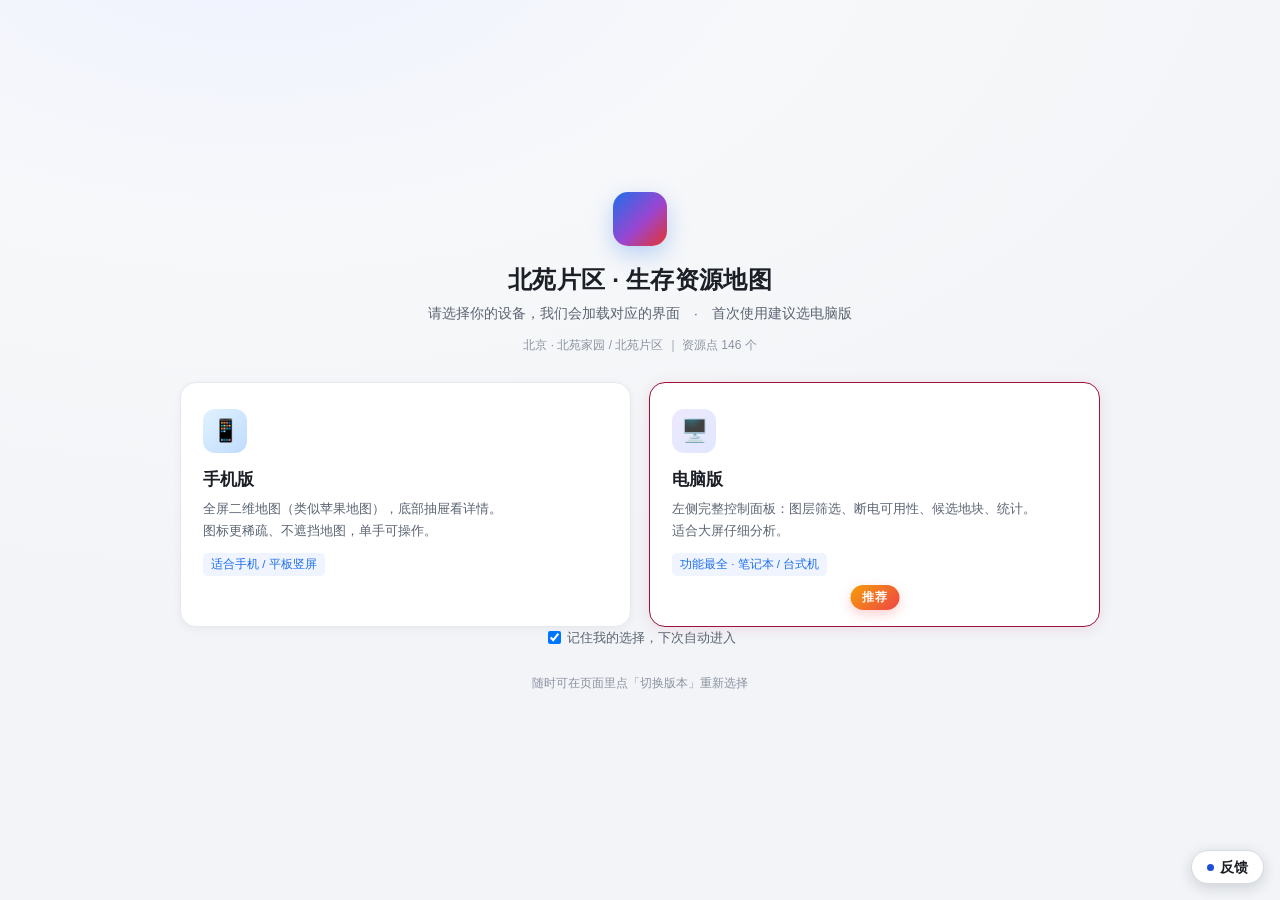
==== commit 1b77243e: "publish index.html" ====
--- a/index.html
+++ b/index.html
@@ -4,7 +4,7 @@
 <meta charset="utf-8">
 <meta name="viewport" content="width=device-width, initial-scale=1, maximum-scale=1, user-scalable=no">
 <title>北苑生存资源地图 · 设备选择</title>
-<link rel="stylesheet" href="css/app.css?v=207">
+<link rel="stylesheet" href="css/app.css?v=208">
 <style>
   html, body { height: 100%; margin: 0; }
   body {
@@ -39,13 +39,14 @@
   .card.m .ico { background: linear-gradient(135deg,#e0f2fe,#bfdbfe); }
   .card.d .ico { background: linear-gradient(135deg,#ede9fe,#e0e7ff); }
   .card.d {
+    position: relative;
     border: 1px solid #9f1239;                 /* 暗红细边，围住整张电脑版卡片 */
     box-shadow: 0 2px 14px rgba(159,18,57,.10);
+    padding-bottom: 50px;                       /* 给底部居中的徽章腾位置 */
   }
   .card.d:hover { border-color: #881337; box-shadow: 0 16px 36px rgba(159,18,57,.18); }
-  .card .badge-rec {                            /* 图标正下方、水平居中 */
-    display: block; width: -moz-fit-content; width: fit-content;
-    margin: 0 auto 9px;
+  .card .badge-rec {                            /* 框内水平居中、贴近底边 */
+    position: absolute; bottom: 16px; left: 50%; transform: translateX(-50%);
     font-size: 11.5px; font-weight: 700; letter-spacing: .5px; color: #fff;
     background: linear-gradient(135deg, #f59e0b 0%, #ef4444 100%);
     border-radius: 999px; padding: 4px 12px;
@@ -79,10 +80,10 @@
     </div>
     <div class="card d" data-go="desktop.html">
       <div class="ico">🖥️</div>
-      <span class="badge-rec">推荐</span>
       <h2>电脑版</h2>
       <p>左侧完整控制面板：图层筛选、断电可用性、候选地块、统计。<br>适合大屏仔细分析。</p>
       <span class="tag">功能最全 · 笔记本 / 台式机</span>
+      <span class="badge-rec">推荐</span>
     </div>
   </div>
 
@@ -90,7 +91,7 @@
   <div class="foot">随时可在页面里点「切换版本」重新选择</div>
 </div>
 
-<script src="data/beiyuan.js?v=207"></script>
+<script src="data/beiyuan.js?v=208"></script>
 <script>
 (function () {
   var SAVED = null;
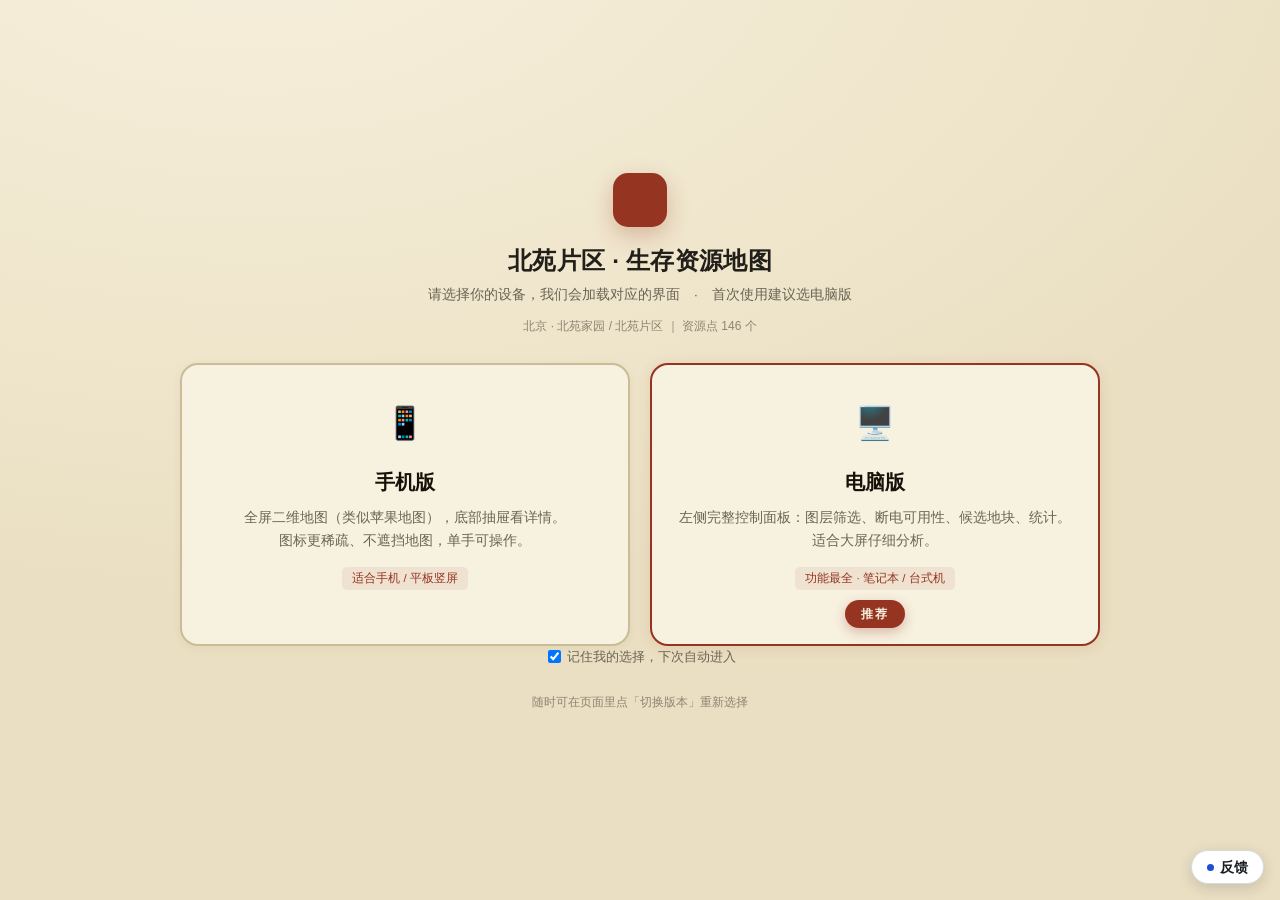
==== commit c0399592: "publish index.html" ====
--- a/index.html
+++ b/index.html
@@ -4,63 +4,62 @@
 <meta charset="utf-8">
 <meta name="viewport" content="width=device-width, initial-scale=1, maximum-scale=1, user-scalable=no">
 <title>北苑生存资源地图 · 设备选择</title>
-<link rel="stylesheet" href="css/app.css?v=208">
+<link rel="stylesheet" href="css/app.css?v=209">
 <style>
   html, body { height: 100%; margin: 0; }
   body {
-    background: radial-gradient(1200px 700px at 20% -10%, #eef2ff 0%, #f7f8fa 45%, #f2f4f7 100%);
+    background: radial-gradient(1200px 700px at 20% -10%, #f6efdc 0%, #f0e7ce 55%, #eadfc2 100%);
     display: flex; align-items: center; justify-content: center;
     font-family: "PingFang SC", "Microsoft YaHei", "Helvetica Neue", Arial, sans-serif;
-    color: #1b1f26;
+    color: #211f1a;
     -webkit-font-smoothing: antialiased;
   }
   .entry { width: min(920px, 92vw); text-align: center; padding: 24px 0 40px; }
   .entry .logo {
     width: 54px; height: 54px; border-radius: 15px; margin: 0 auto 16px;
-    background: linear-gradient(135deg, #1f6feb 0%, #9B45D0 55%, #E5342B 100%);
-    box-shadow: 0 8px 22px rgba(31,111,235,.28);
-  }
-  .entry h1 { margin: 0 0 6px; font-size: 24px; font-weight: 700; letter-spacing: .3px; }
-  .entry .sub { margin: 0 0 4px; font-size: 13.5px; color: #5b6472; }
-  .entry .meta { font-size: 12px; color: #8b93a1; margin-bottom: 28px; }
-  .cards { display: grid; grid-template-columns: 1fr 1fr; gap: 18px; }
+    background: #963422;
+    box-shadow: 0 8px 22px rgba(150,52,34,.28);
+  }
+  .entry h1 { margin: 0 0 6px; font-size: 24px; font-weight: 700; letter-spacing: .3px; color: #211f1a; }
+  .entry .sub { margin: 0 0 4px; font-size: 13.5px; color: #6b6455; }
+  .entry .meta { font-size: 12px; color: #8d8574; margin-bottom: 28px; }
+  .cards { display: grid; grid-template-columns: 1fr 1fr; gap: 20px; }
   @media (max-width: 720px) { .cards { grid-template-columns: 1fr; gap: 14px; } }
   .card {
-    background: #fff; border: 1px solid #e6e9ef; border-radius: 16px;
-    padding: 26px 22px; cursor: pointer; text-align: left;
+    background: #f7f1e0; border: 2px solid #cbbc97; border-radius: 18px;
+    padding: 30px 22px; cursor: pointer; text-align: center;
     transition: transform .18s ease, box-shadow .18s ease, border-color .18s ease;
-    box-shadow: 0 2px 10px rgba(27,31,38,.05);
-  }
-  .card:hover { transform: translateY(-3px); box-shadow: 0 14px 32px rgba(27,31,38,.12); border-color: #c9d6f5; }
+    box-shadow: 0 2px 10px rgba(90,70,30,.06);
+  }
+  .card:hover { transform: translateY(-3px); box-shadow: 0 14px 32px rgba(90,70,30,.14); }
   .card .ico {
-    width: 44px; height: 44px; border-radius: 12px; display: flex; align-items: center; justify-content: center;
-    font-size: 22px; margin-bottom: 14px;
-  }
-  .card.m .ico { background: linear-gradient(135deg,#e0f2fe,#bfdbfe); }
-  .card.d .ico { background: linear-gradient(135deg,#ede9fe,#e0e7ff); }
+    width: 56px; height: 56px; border-radius: 14px; display: flex; align-items: center; justify-content: center;
+    font-size: 32px; margin: 0 auto 16px; background: transparent;
+  }
   .card.d {
     position: relative;
-    border: 1px solid #9f1239;                 /* 暗红细边，围住整张电脑版卡片 */
-    box-shadow: 0 2px 14px rgba(159,18,57,.10);
-    padding-bottom: 50px;                       /* 给底部居中的徽章腾位置 */
-  }
-  .card.d:hover { border-color: #881337; box-shadow: 0 16px 36px rgba(159,18,57,.18); }
-  .card .badge-rec {                            /* 框内水平居中、贴近底边 */
+    border: 2px solid #963422;
+    box-shadow: 0 2px 14px rgba(150,52,34,.12);
+    padding-bottom: 54px;
+  }
+  .card.d:hover { border-color: #7c2a1b; box-shadow: 0 16px 36px rgba(150,52,34,.20); }
+  .card.m:hover { border-color: #b3a077; }
+  .card .badge-rec {
     position: absolute; bottom: 16px; left: 50%; transform: translateX(-50%);
-    font-size: 11.5px; font-weight: 700; letter-spacing: .5px; color: #fff;
-    background: linear-gradient(135deg, #f59e0b 0%, #ef4444 100%);
-    border-radius: 999px; padding: 4px 12px;
-    box-shadow: 0 4px 12px rgba(239,68,68,.26);
-  }
-  .card h2 { margin: 0 0 6px; font-size: 17px; font-weight: 680; }
-  .card p  { margin: 0; font-size: 13px; color: #5b6472; line-height: 1.65; }
+    font-size: 12px; font-weight: 700; letter-spacing: 2px; color: #f7f1e0;
+    background: #963422;
+    border-radius: 999px; padding: 5px 16px;
+    box-shadow: 0 4px 12px rgba(150,52,34,.30);
+  }
+  .card h2 { margin: 0 0 10px; font-size: 20px; font-weight: 800; color: #161209; }
+  .card p  { margin: 0; font-size: 13.5px; color: #6b6455; line-height: 1.7; }
   .card .tag {
-    display: inline-block; margin-top: 12px; font-size: 11.5px; color: #1f6feb;
-    background: #eff4ff; border-radius: 5px; padding: 3px 8px;
-  }
-  .foot { margin-top: 26px; font-size: 12px; color: #8b93a1; }
-  .foot a { color: #5b6472; }
-  .remember { margin-top: 14px; font-size: 12.5px; color: #5b6472; }
+    display: inline-block; margin-top: 14px; font-size: 11.5px; color: #963422;
+    background: rgba(150,52,34,.08); border-radius: 5px; padding: 3px 10px;
+  }
+  .foot { margin-top: 26px; font-size: 12px; color: #8d8574; }
+  .foot a { color: #6b6455; }
+  .remember { margin-top: 14px; font-size: 12.5px; color: #6b6455; }
   .remember input { vertical-align: -2px; margin-right: 6px; }
 </style>
 </head>
@@ -91,7 +90,7 @@
   <div class="foot">随时可在页面里点「切换版本」重新选择</div>
 </div>
 
-<script src="data/beiyuan.js?v=208"></script>
+<script src="data/beiyuan.js?v=209"></script>
 <script>
 (function () {
   var SAVED = null;
